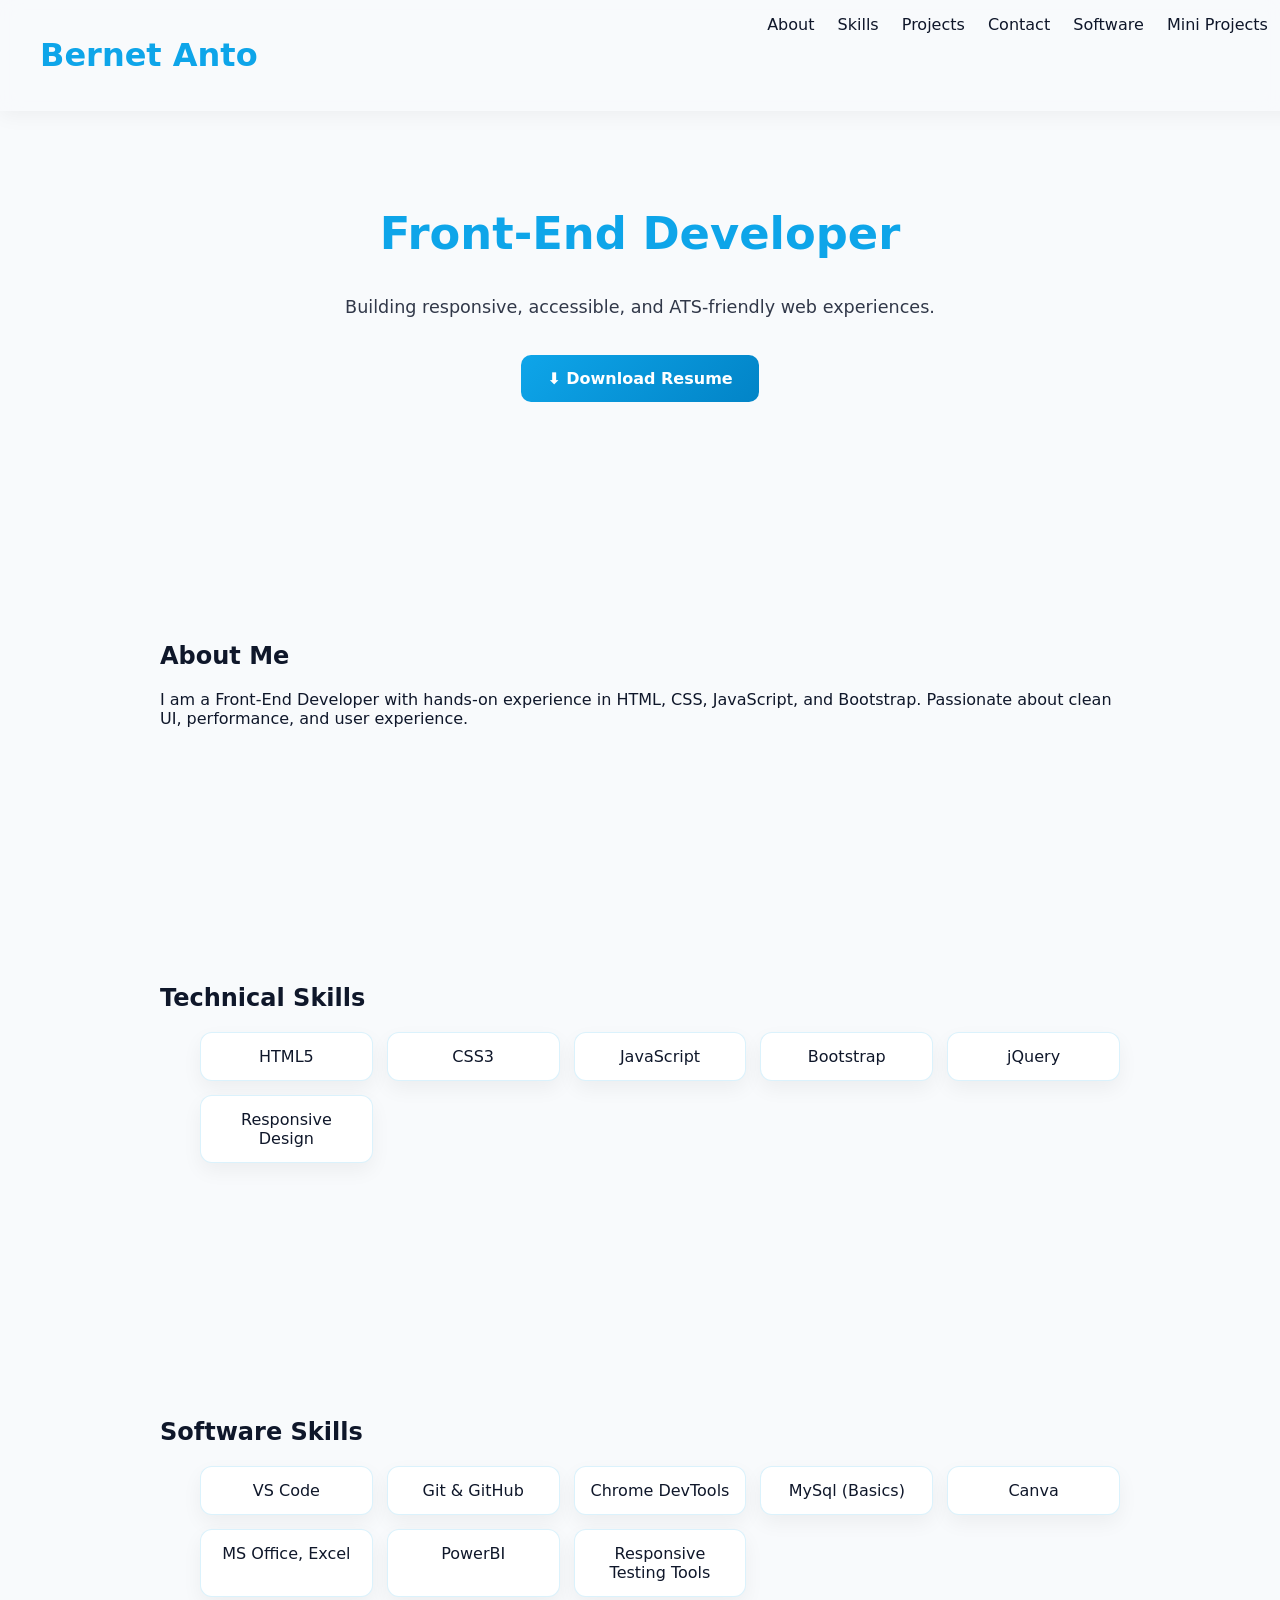
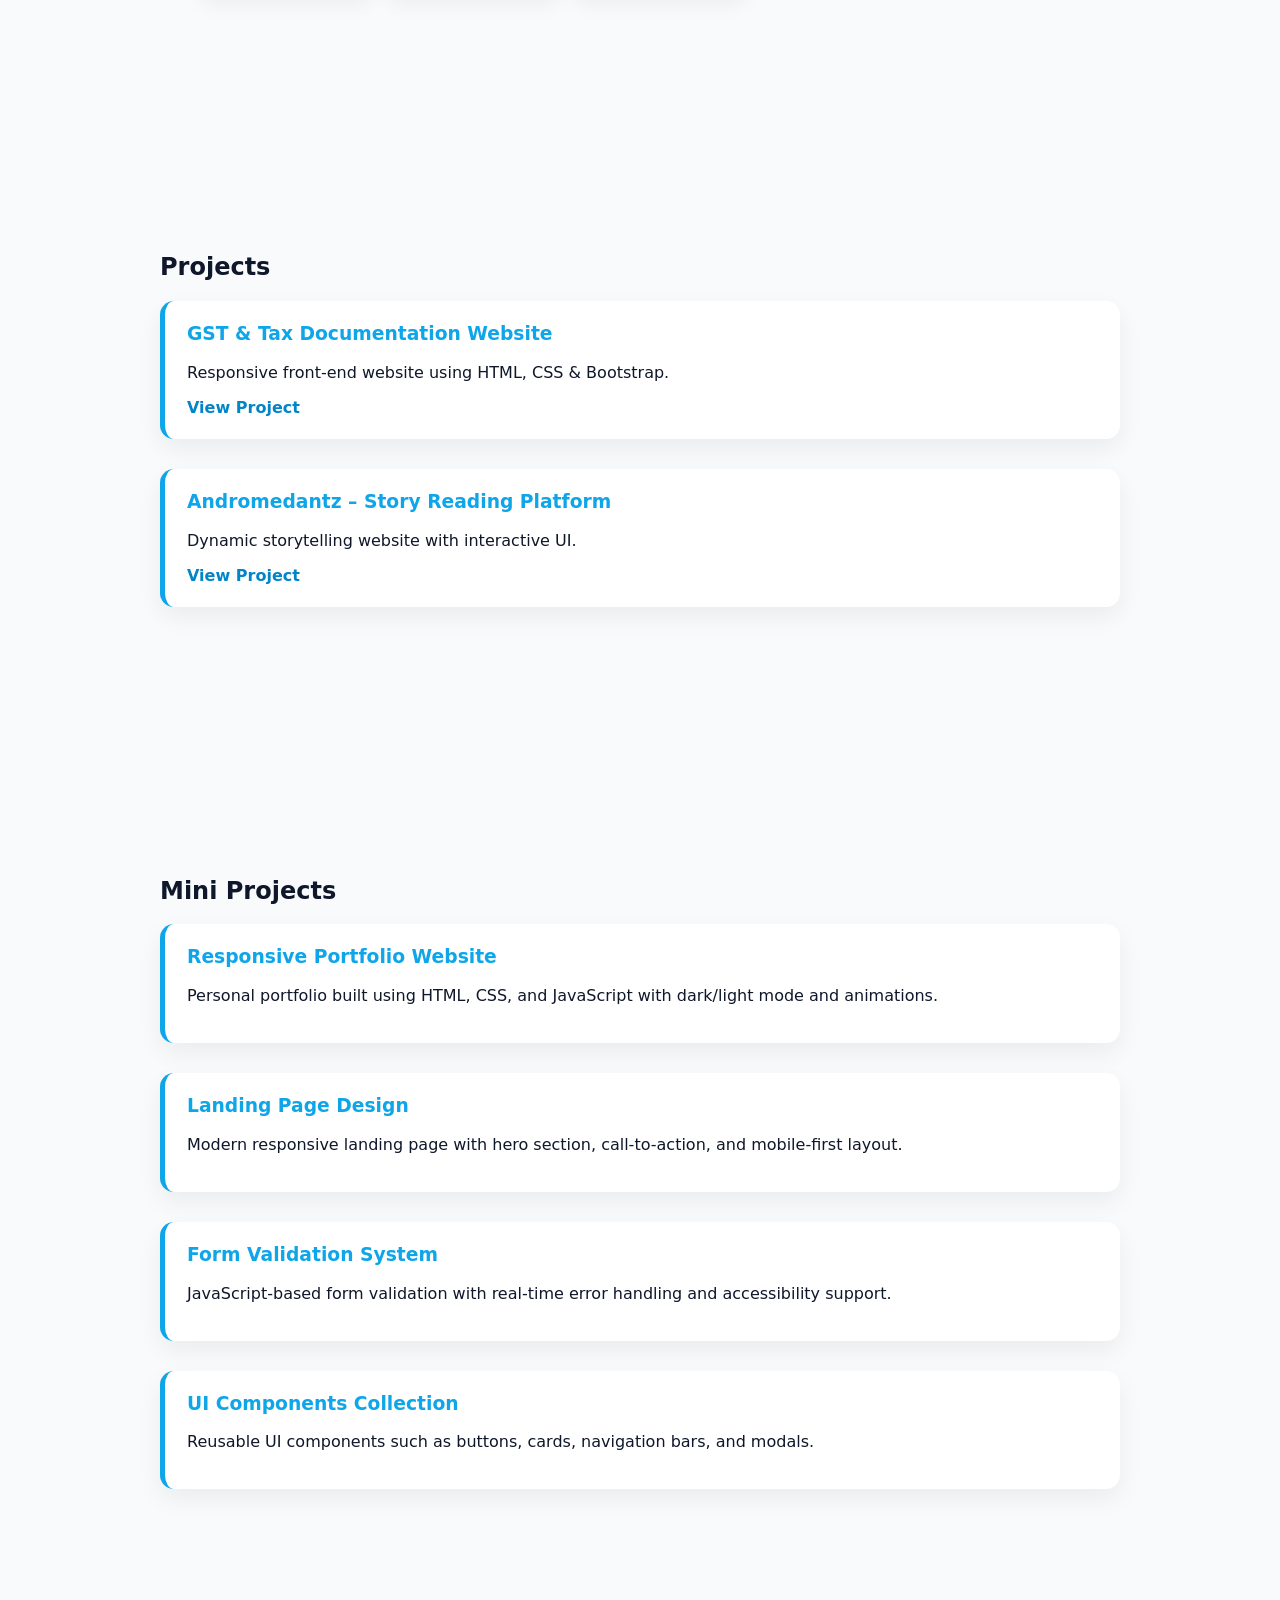
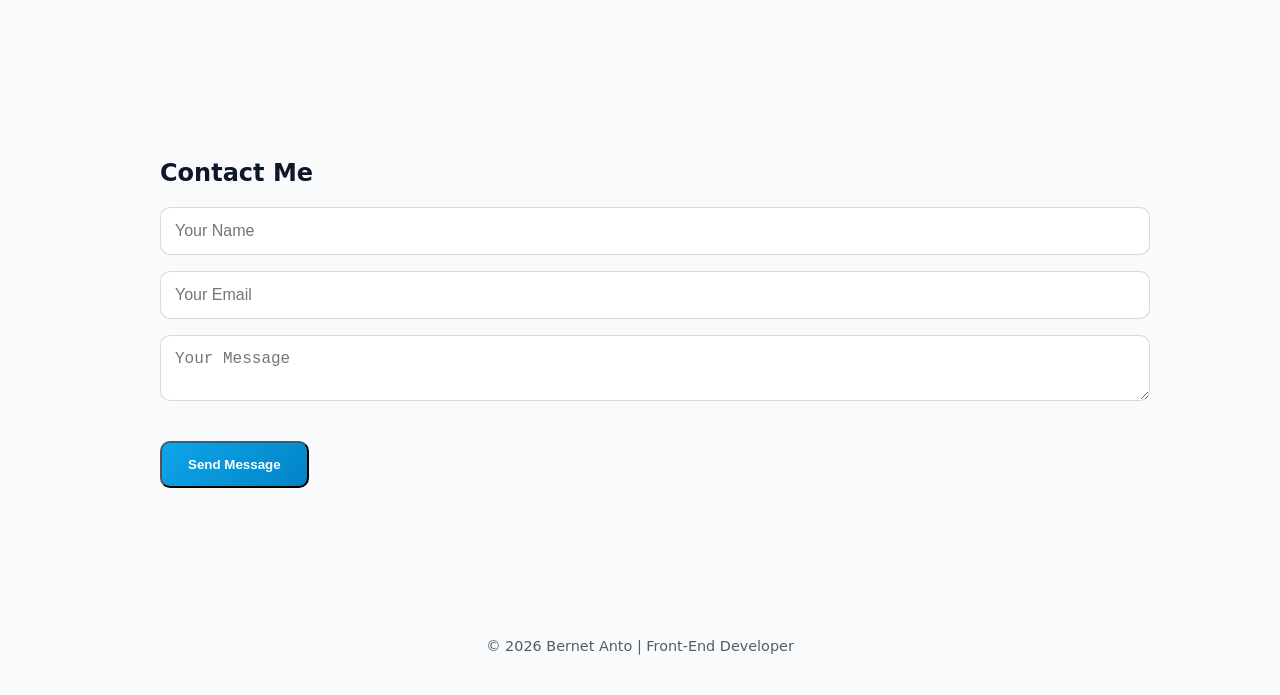
==== index.html @ 49b47e27 "initial commit" ====
<!DOCTYPE html>
<html lang="en">
<head>
  <meta charset="UTF-8">
  <title>Bernet Anto | Front-End Developer</title>
  <meta name="viewport" content="width=device-width, initial-scale=1.0">
  <meta name="description" content="Front-End Developer skilled in HTML, CSS, JavaScript, responsive design, and UI/UX. Fresher portfolio.">
  <link rel="stylesheet" href="style.css">
</head>
<body>

<header>
  <h1>Bernet Anto</h1>
  <nav>
    <a href="#about">About</a>
    <a href="#skills">Skills</a>
    <a href="#projects">Projects</a>
    <a href="#contact">Contact</a>
    <a href="#software">Software</a>
    <a href="#mini-projects">Mini Projects</a>
    <button id="themeToggle">🌙</button>
  </nav>
</header>

<section class="hero reveal">
  <h2>Front-End Developer</h2>
  <p>Building responsive, accessible, and ATS-friendly web experiences.</p>
  <a href="resume.pdf" download class="btn">⬇ Download Resume</a>
</section>

<section id="about" class="reveal">
  <h2>About Me</h2>
  <p>
    I am a Front-End Developer with hands-on experience in HTML, CSS, JavaScript,
    and Bootstrap. Passionate about clean UI, performance, and user experience.
  </p>
</section>

<section id="skills" class="reveal">
  <h2>Technical Skills</h2>
  <ul class="skills">
    <li>HTML5</li>
    <li>CSS3</li>
    <li>JavaScript</li>
    <li>Bootstrap</li>
    <li>jQuery</li>
    <li>Responsive Design</li>
  </ul>
</section>

<section id="software" class="reveal">
  <h2>Software Skills</h2>

  <ul class="skills">
    <li>VS Code</li>
    <li>Git & GitHub</li>
    <li>Chrome DevTools</li>
    <li>MySql (Basics)</li>
    <li>Canva</li>
    <li>MS Office, Excel</li>
    <li>PowerBI</li>
    <li>Responsive Testing Tools</li>
  </ul>
</section>


<section id="projects" class="reveal">
  <h2>Projects</h2>

  <div class="project">
    <h3>GST & Tax Documentation Website</h3>
    <p>Responsive front-end website using HTML, CSS & Bootstrap.</p>
    <a href="https://wisdomtaxes.com" target="_blank">View Project</a>
  </div>

  <div class="project">
    <h3>Andromedantz – Story Reading Platform</h3>
    <p>Dynamic storytelling website with interactive UI.</p>
    <a href="https://andromedantz.com" target="_blank">View Project</a>
  </div>
</section>

<section id="mini-projects" class="reveal">
  <h2>Mini Projects</h2>

  <div class="project">
    <h3>Responsive Portfolio Website</h3>
    <p>Personal portfolio built using HTML, CSS, and JavaScript with dark/light mode and animations.</p>
  </div>

  <div class="project">
    <h3>Landing Page Design</h3>
    <p>Modern responsive landing page with hero section, call-to-action, and mobile-first layout.</p>
  </div>

  <div class="project">
    <h3>Form Validation System</h3>
    <p>JavaScript-based form validation with real-time error handling and accessibility support.</p>
  </div>

  <div class="project">
    <h3>UI Components Collection</h3>
    <p>Reusable UI components such as buttons, cards, navigation bars, and modals.</p>
  </div>
</section>


<section id="contact" class="reveal">
  <h2>Contact Me</h2>

  <!-- Formspree -->
  <form action="https://formspree.io/f/xkgqdljg" method="POST">
    <input type="text" name="name" placeholder="Your Name" required>
    <input type="email" name="email" placeholder="Your Email" required>
    <textarea name="message" placeholder="Your Message" required></textarea>
    <button type="submit" class="btn">Send Message</button>
  </form>
</section>

<footer>
  <p>© 2026 Bernet Anto | Front-End Developer</p>
</footer>

<script src="script.js"></script>
</body>
</html>
---- style.css ----
:root {
  --bg: #f8fafc;              /* light background */
  --text: #0f172a;            /* dark navy text */
  --accent: #0ea5e9;          /* sky blue */
  --accent-dark: #0284c7;
  --card: #ffffff;
}

body.dark {
  --bg: #020617;              /* dark navy */
  --text: #e5e7eb;            /* soft white */
  --accent: #38bdf8;          /* neon blue */
  --accent-dark: #0ea5e9;
  --card: #020617;
}

body {
  margin: 0;
  font-family: "Segoe UI", system-ui, sans-serif;
  background: var(--bg);
  color: var(--text);
  transition: background 0.3s, color 0.3s;
}

/* HEADER */
header {
  position: fixed;
  width: 100%;
  top: 0;
  background: rgba(248, 250, 252, 0.85);
  backdrop-filter: blur(10px);
  display: flex;
  justify-content: space-between;
  padding: 15px 40px;
  box-shadow: 0 4px 20px rgba(0,0,0,0.05);
  z-index: 1000;
}

body.dark header {
  background: rgba(2, 6, 23, 0.85);
}

header h1 {
  color: var(--accent);
}

nav a, nav button {
  margin-left: 18px;
  font-weight: 500;
  text-decoration: none;
  color: var(--text);
  background: none;
  border: none;
  cursor: pointer;
}

nav a:hover {
  color: var(--accent);
}

/* SECTIONS */
section {
  padding: 110px 40px;
  max-width: 960px;
  margin: auto;
}

/* HERO */
.hero {
  padding-top: 170px;
  text-align: center;
}

.hero h2 {
  font-size: 2.8rem;
  color: var(--accent);
}

.hero p {
  font-size: 1.1rem;
  opacity: 0.85;
}

/* BUTTON */
.btn {
  display: inline-block;
  margin-top: 20px;
  padding: 14px 26px;
  background: linear-gradient(135deg, var(--accent), var(--accent-dark));
  color: #fff;
  text-decoration: none;
  border-radius: 10px;
  font-weight: 600;
  transition: transform 0.2s, box-shadow 0.2s;
}

.btn:hover {
  transform: translateY(-2px);
  box-shadow: 0 10px 25px rgba(14,165,233,0.35);
}

/* SKILLS */
.skills {
  display: grid;
  grid-template-columns: repeat(auto-fit, minmax(160px, 1fr));
  gap: 14px;
}

.skills li {
  list-style: none;
  background: var(--card);
  padding: 14px;
  border-radius: 12px;
  text-align: center;
  box-shadow: 0 8px 20px rgba(0,0,0,0.05);
  border: 1px solid rgba(14,165,233,0.15);
}

/* PROJECTS */
.project {
  background: var(--card);
  padding: 22px;
  border-radius: 14px;
  margin-bottom: 30px;
  box-shadow: 0 10px 25px rgba(0,0,0,0.06);
  border-left: 5px solid var(--accent);
}

.project h3 {
  margin-top: 0;
  color: var(--accent);
}

.project a {
  color: var(--accent-dark);
  font-weight: 600;
  text-decoration: none;
}

/* FORM */
form input, form textarea {
  width: 100%;
  padding: 14px;
  margin-bottom: 16px;
  border-radius: 10px;
  border: 1px solid rgba(0,0,0,0.15);
  font-size: 1rem;
}

form input:focus, form textarea:focus {
  outline: none;
  border-color: var(--accent);
}

/* FOOTER */
footer {
  text-align: center;
  padding: 25px;
  opacity: 0.7;
  font-size: 0.9rem;
}

/* SCROLL ANIMATION */
.reveal {
  opacity: 0;
  transform: translateY(50px);
  transition: 0.8s ease;
}

.reveal.active {
  opacity: 1;
  transform: translateY(0);
}
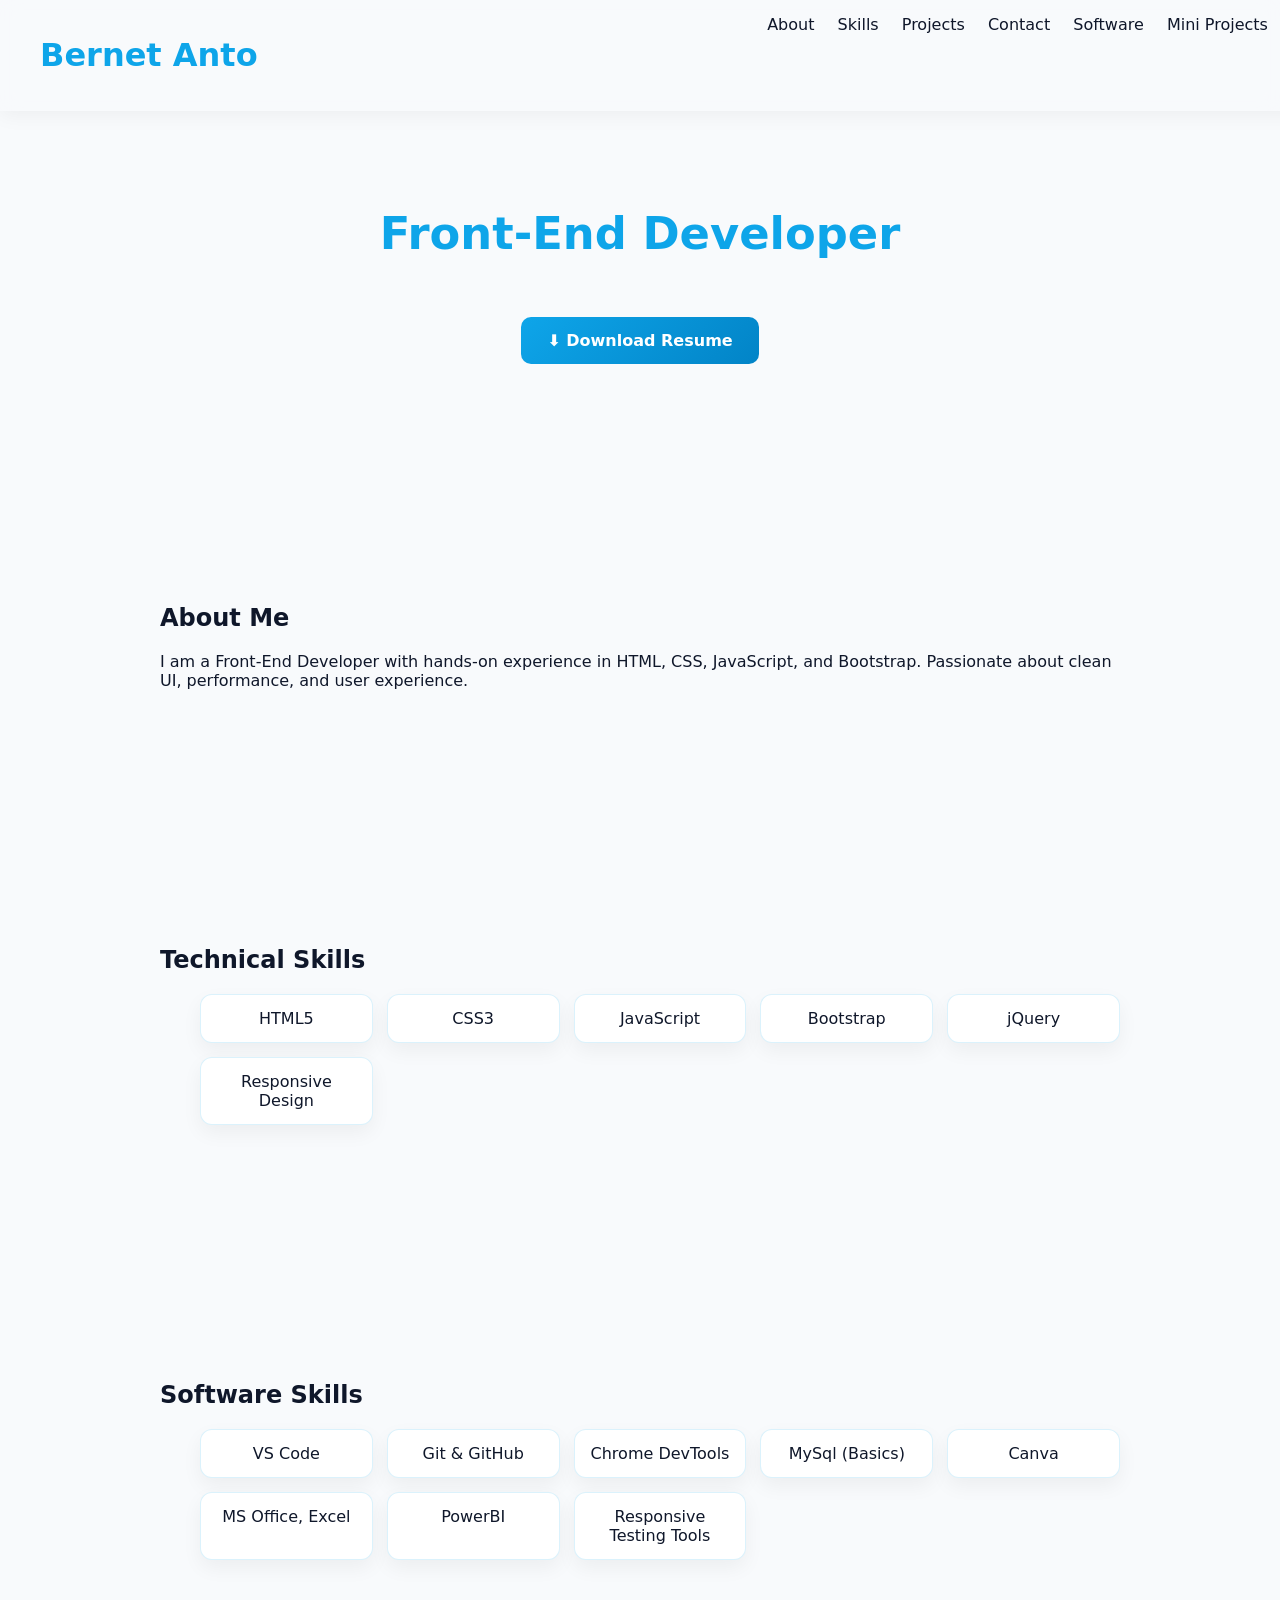
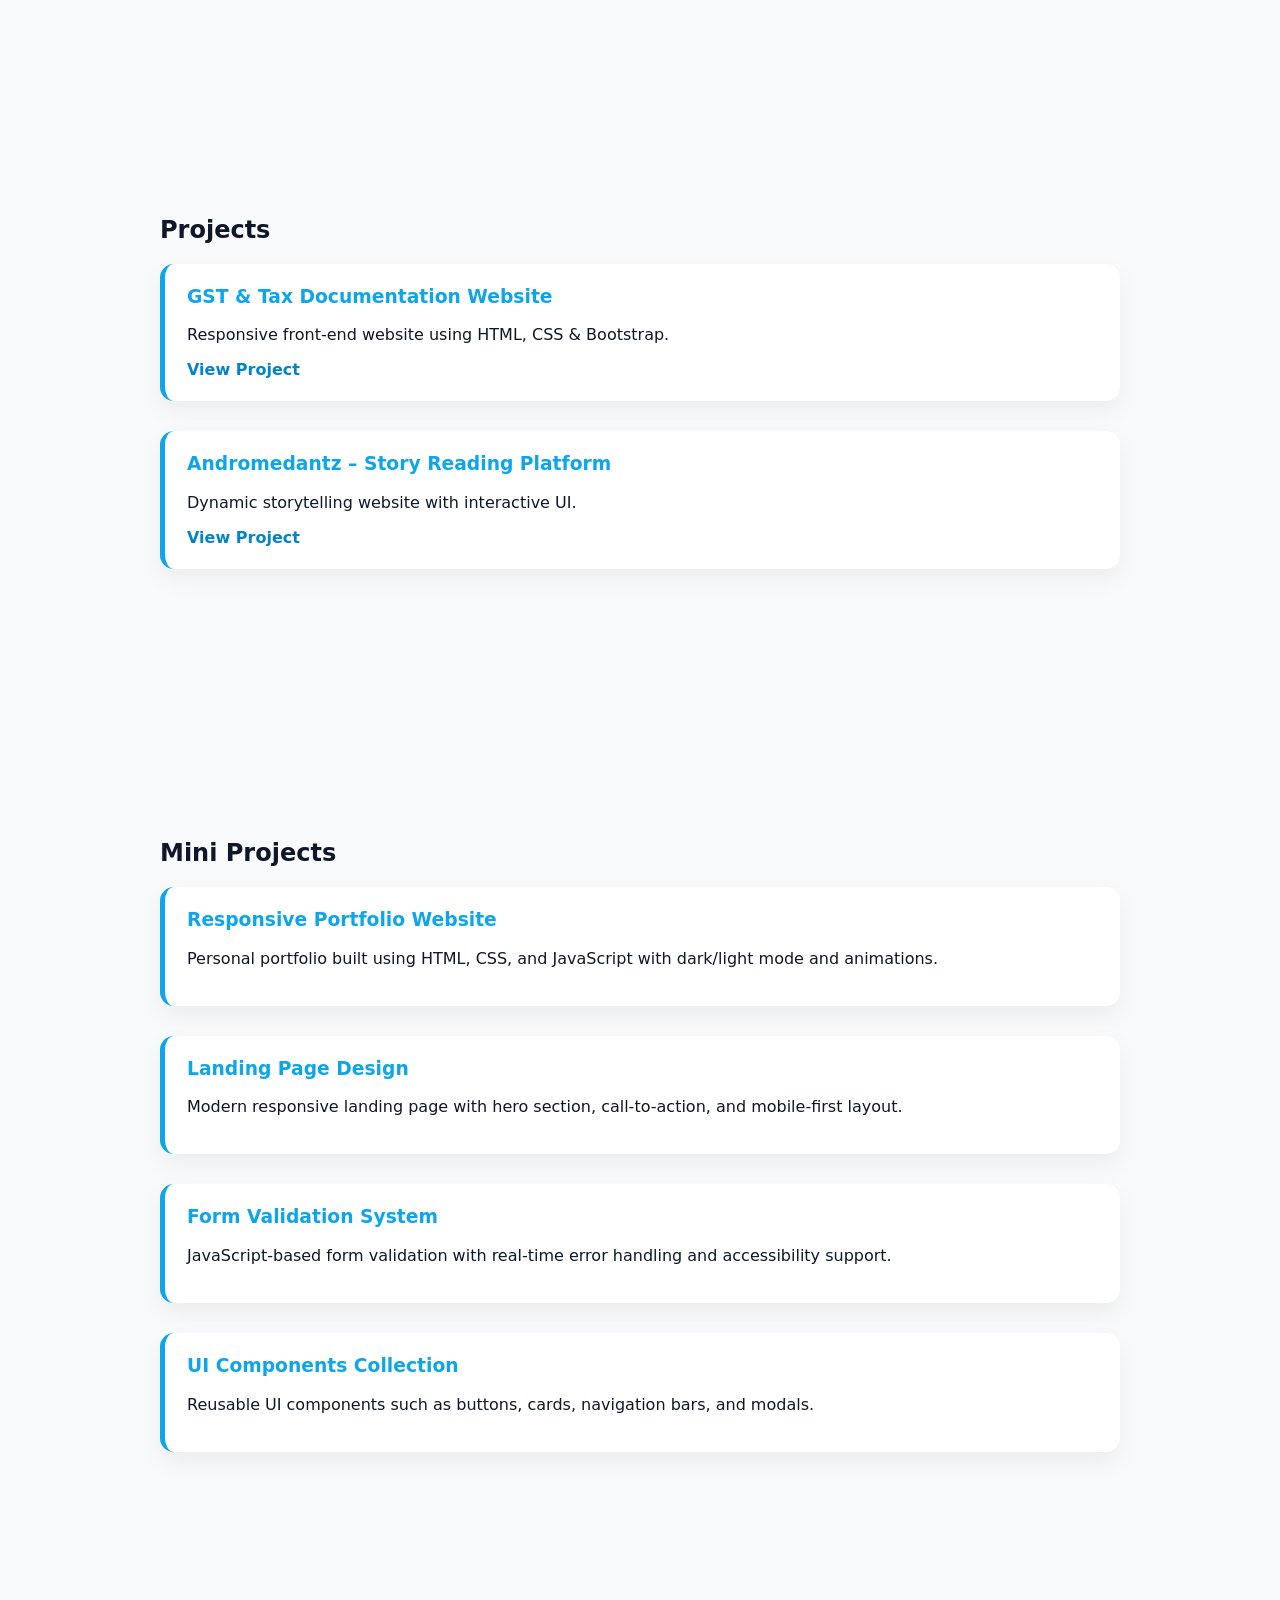
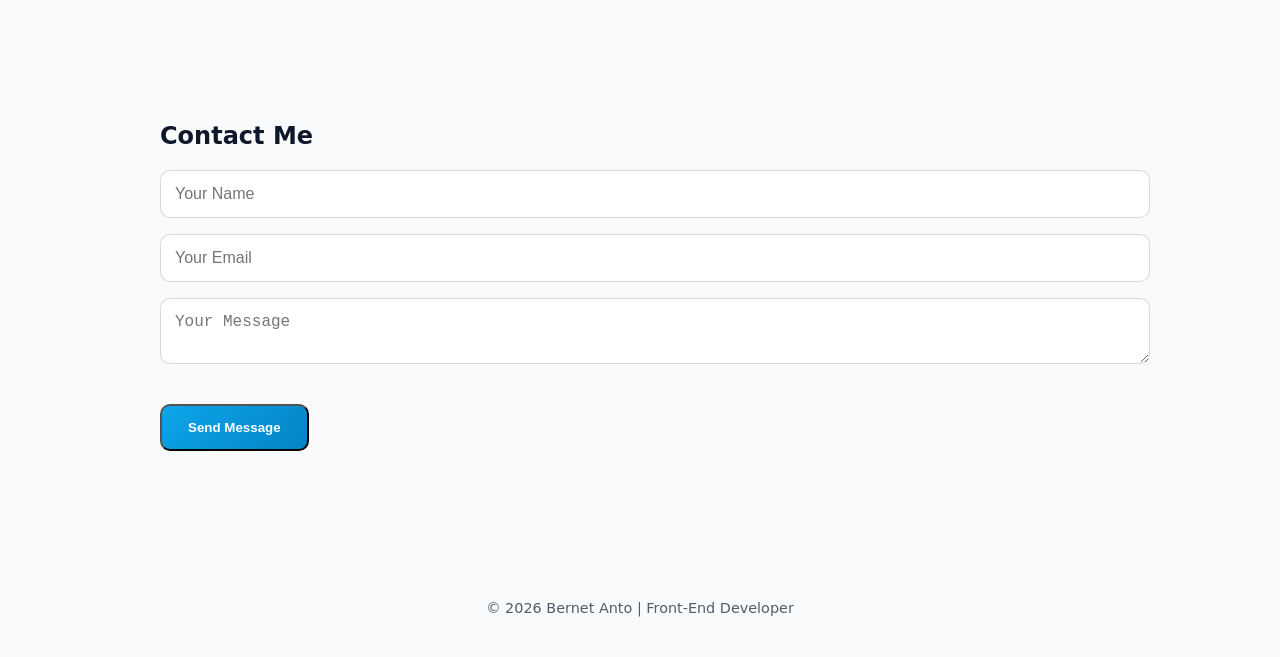
==== commit bedcf0f5: "Remove description from hero section Removed the description paragraph from the hero section." ====
--- a/index.html
+++ b/index.html
@@ -24,7 +24,6 @@
 
 <section class="hero reveal">
   <h2>Front-End Developer</h2>
-  <p>Building responsive, accessible, and ATS-friendly web experiences.</p>
   <a href="resume.pdf" download class="btn">⬇ Download Resume</a>
 </section>
 
@@ -109,7 +108,7 @@
   <h2>Contact Me</h2>
 
   <!-- Formspree -->
-  <form action="https://formspree.io/f/xkgqdljg" method="POST">
+  <form action="https://formspree.io/f/mgoolade" method="POST">
     <input type="text" name="name" placeholder="Your Name" required>
     <input type="email" name="email" placeholder="Your Email" required>
     <textarea name="message" placeholder="Your Message" required></textarea>
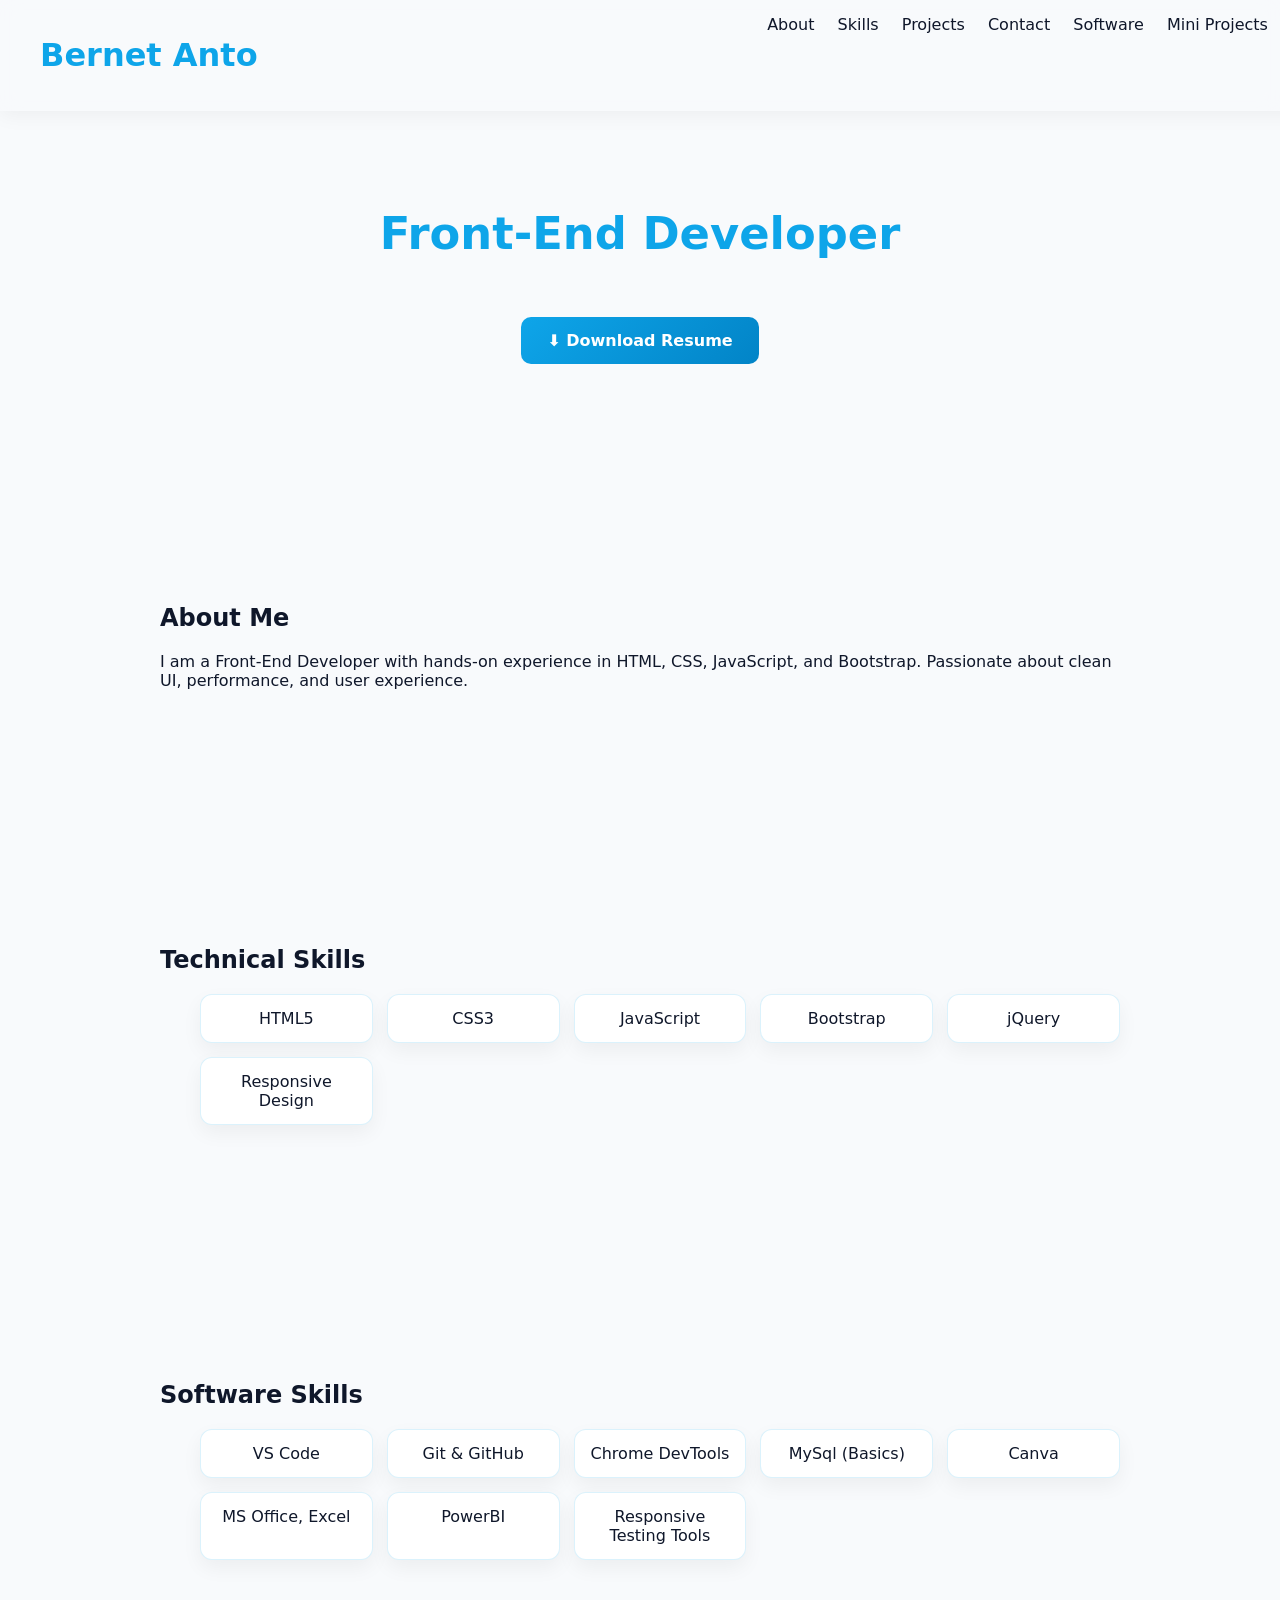
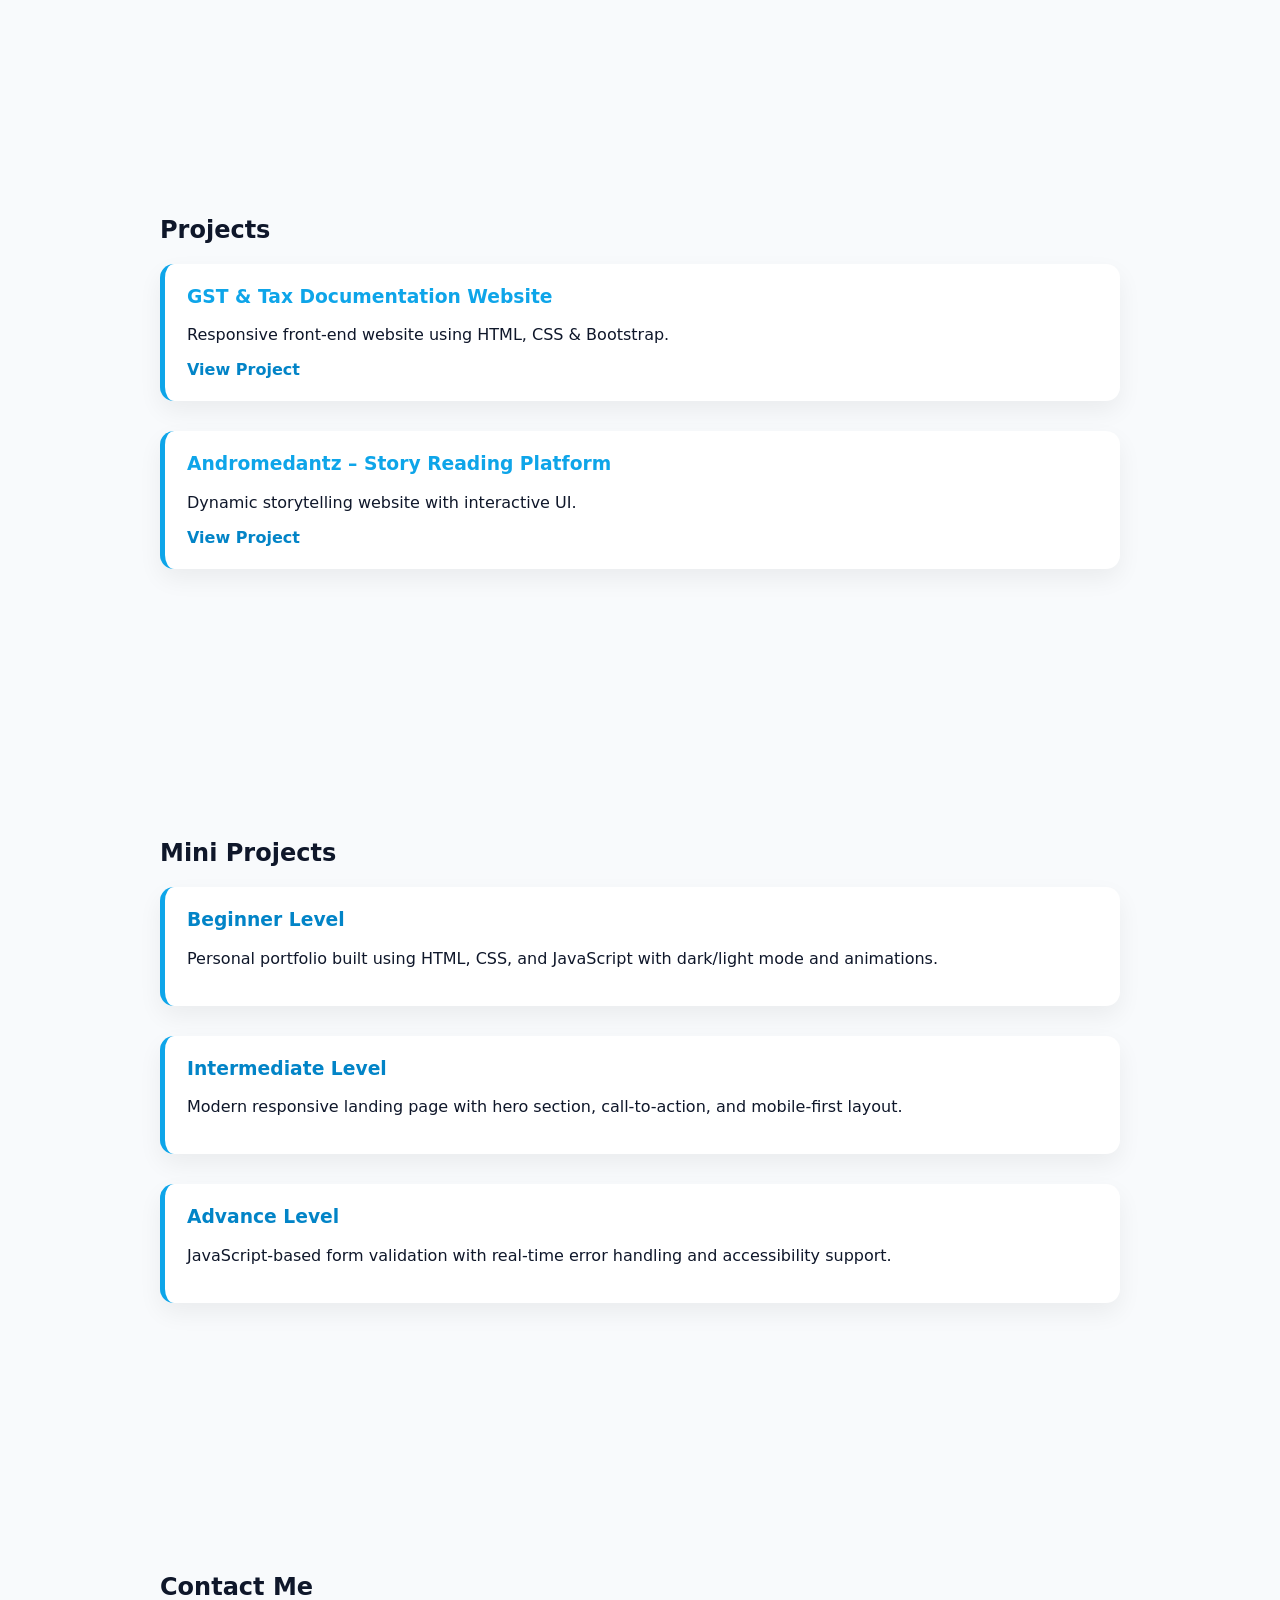
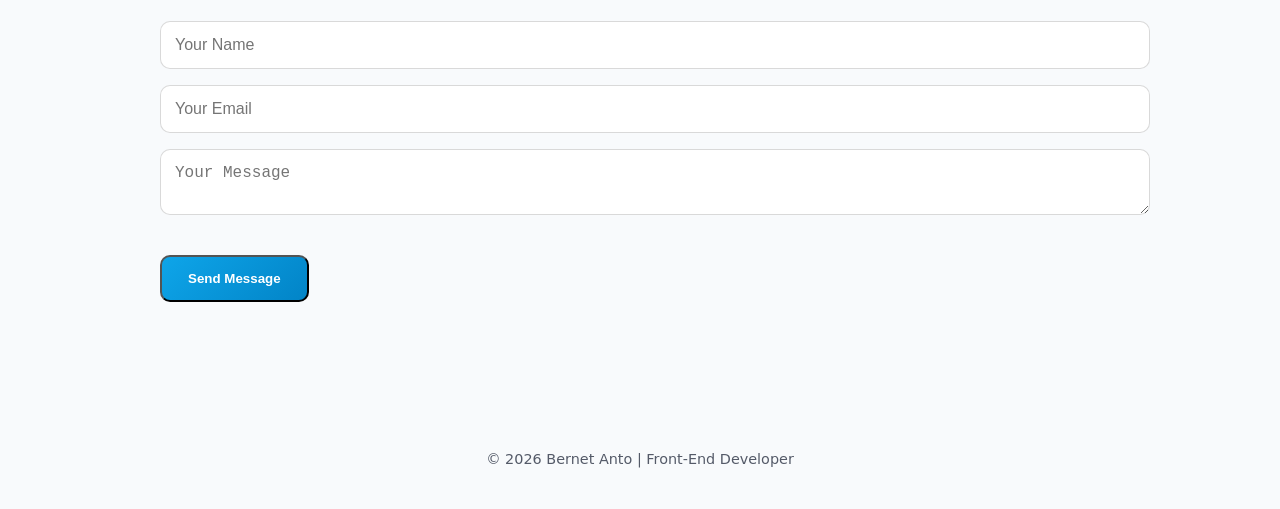
==== commit 8c3e7ff4: "Update mini projects section with new links and levels" ====
--- a/index.html
+++ b/index.html
@@ -82,25 +82,21 @@
 <section id="mini-projects" class="reveal">
   <h2>Mini Projects</h2>
 
-  <div class="project">
-    <h3>Responsive Portfolio Website</h3>
+  <div class="project" target>
+    <h3><a href="/Login Page/login.html" target="_blank">Beginner Level</a></h3>
     <p>Personal portfolio built using HTML, CSS, and JavaScript with dark/light mode and animations.</p>
   </div>
 
   <div class="project">
-    <h3>Landing Page Design</h3>
+    <h3><a href="/Login Page/login.html" target="_blank">Intermediate Level</a></h3>
     <p>Modern responsive landing page with hero section, call-to-action, and mobile-first layout.</p>
   </div>
 
   <div class="project">
-    <h3>Form Validation System</h3>
+    <h3><a href="/Login Page/login.html" target="_blank">Advance Level</a></h3>
     <p>JavaScript-based form validation with real-time error handling and accessibility support.</p>
   </div>
 
-  <div class="project">
-    <h3>UI Components Collection</h3>
-    <p>Reusable UI components such as buttons, cards, navigation bars, and modals.</p>
-  </div>
 </section>
 
 
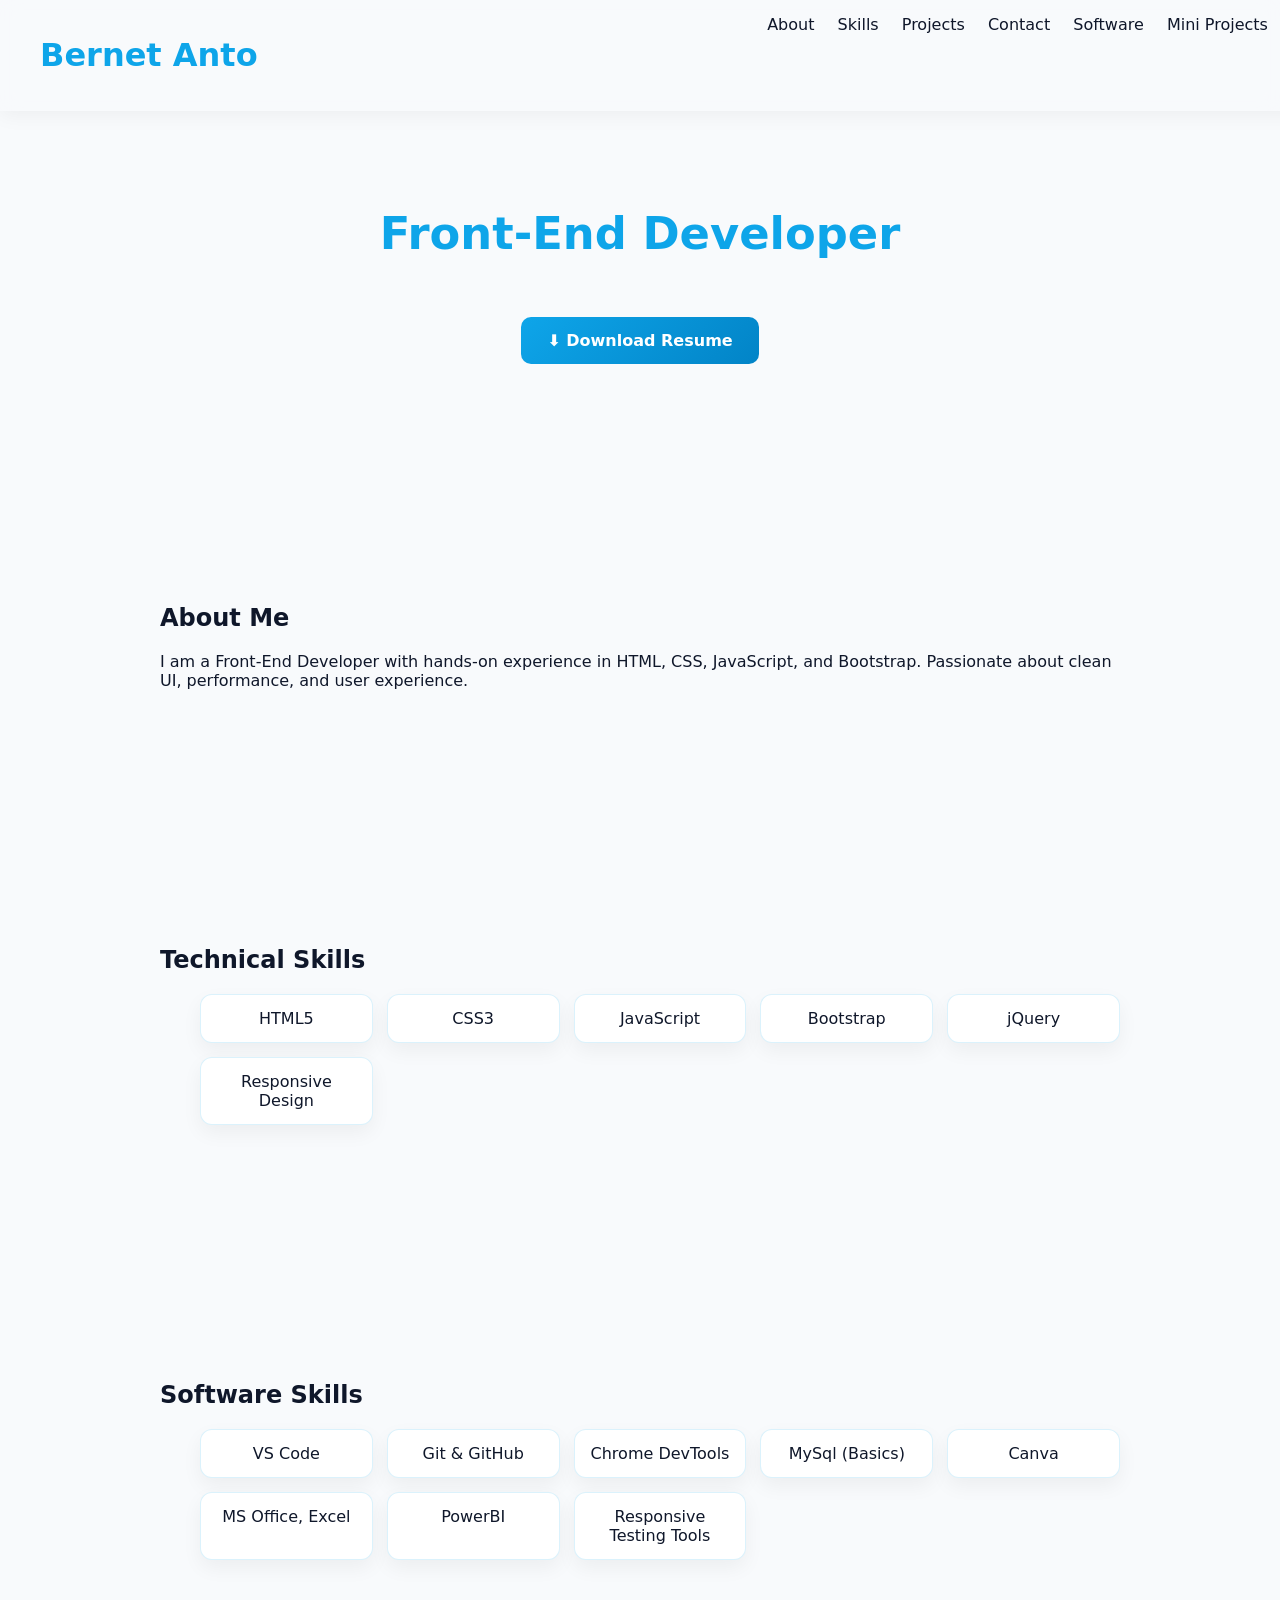
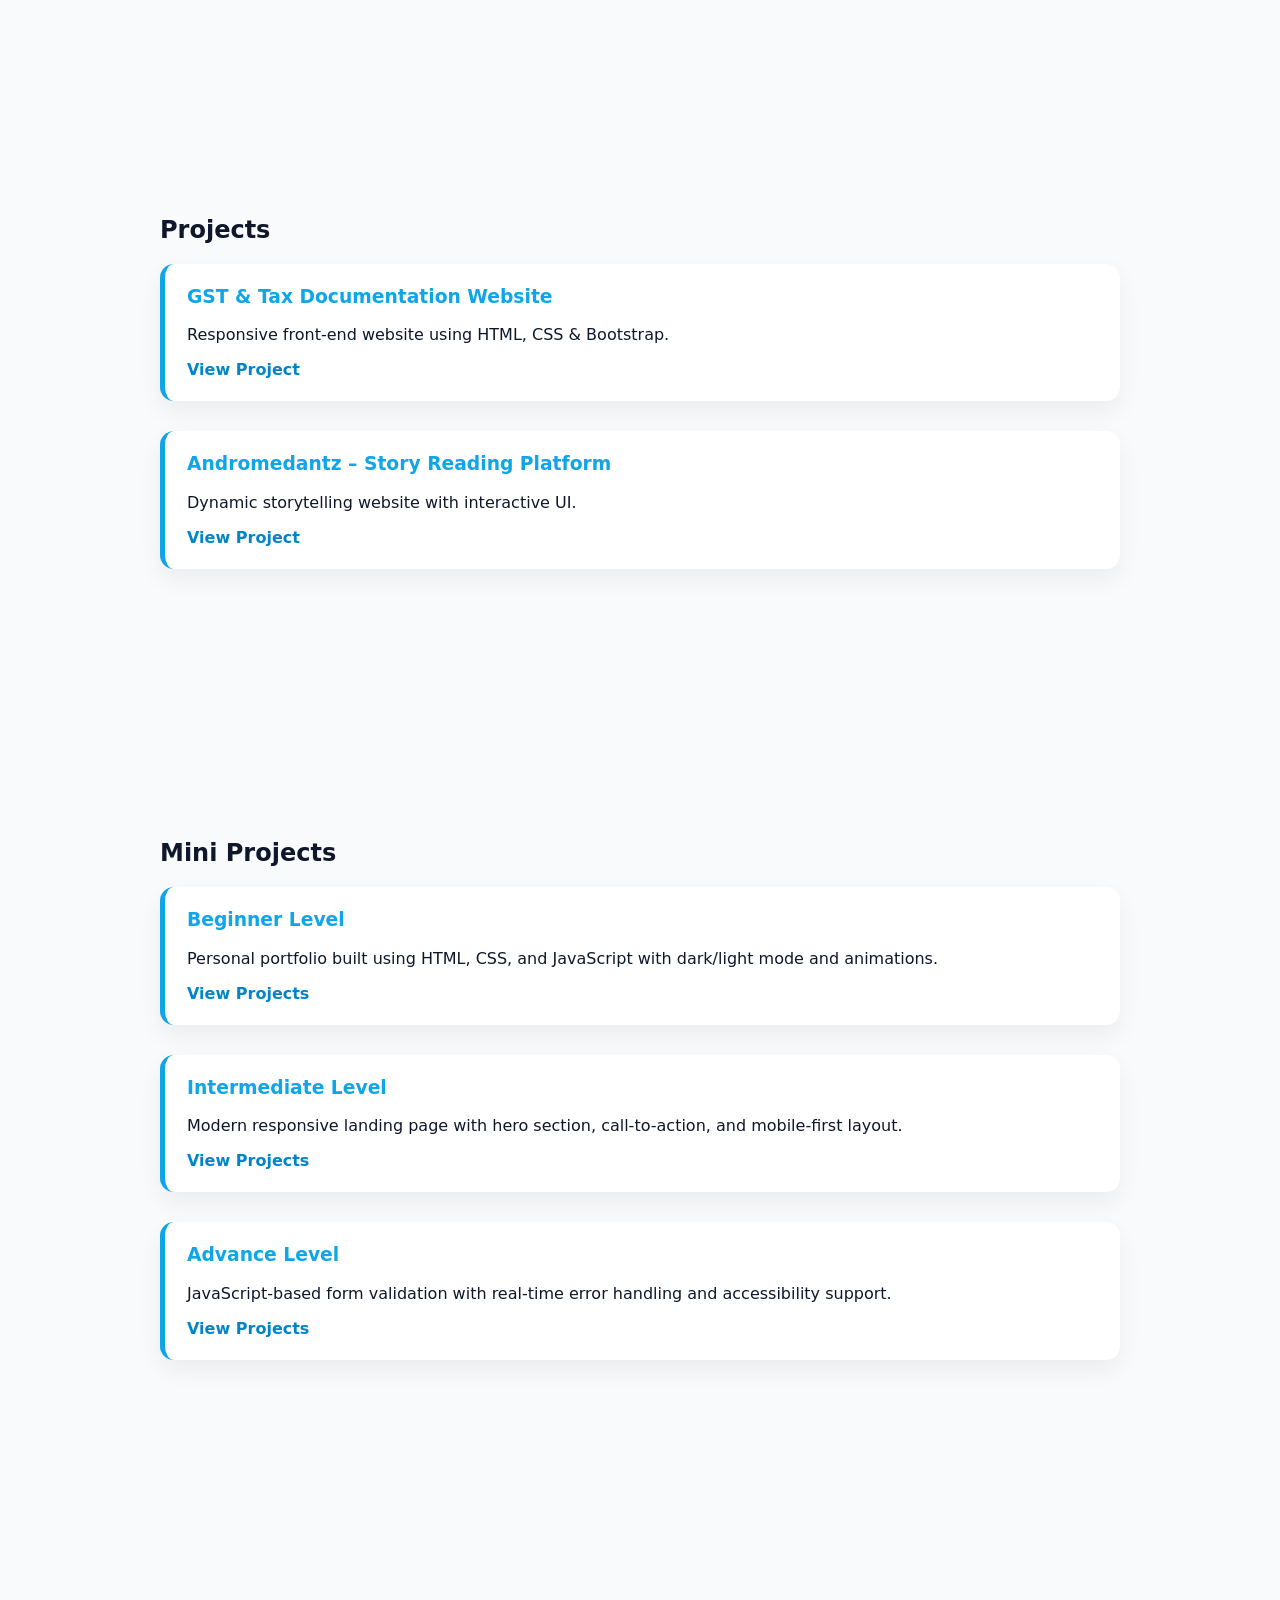
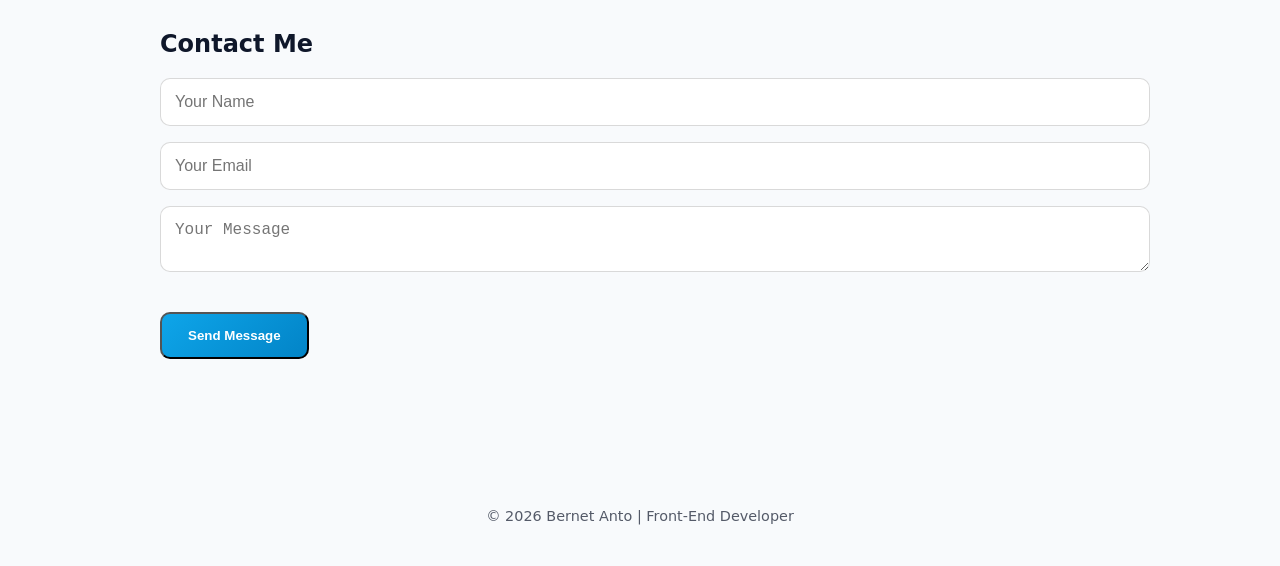
==== commit 6b727f45: "Remove links from project titles in index.html" ====
--- a/index.html
+++ b/index.html
@@ -83,18 +83,21 @@
   <h2>Mini Projects</h2>
 
   <div class="project" target>
-    <h3><a href="/Login Page/login.html" target="_blank">Beginner Level</a></h3>
+    <h3>Beginner Level</h3>
     <p>Personal portfolio built using HTML, CSS, and JavaScript with dark/light mode and animations.</p>
+    <a href="/Login Page/login.html" target="_blank">View Projects</a>
   </div>
 
   <div class="project">
-    <h3><a href="/Login Page/login.html" target="_blank">Intermediate Level</a></h3>
+    <h3>Intermediate Level</h3>
     <p>Modern responsive landing page with hero section, call-to-action, and mobile-first layout.</p>
+    <a href="/Login Page/login.html" target="_blank">View Projects</a>
   </div>
 
   <div class="project">
-    <h3><a href="/Login Page/login.html" target="_blank">Advance Level</a></h3>
+    <h3>Advance Level</h3>
     <p>JavaScript-based form validation with real-time error handling and accessibility support.</p>
+    <a href="/Login Page/login.html" target="_blank">View Projects</a>
   </div>
 
 </section>
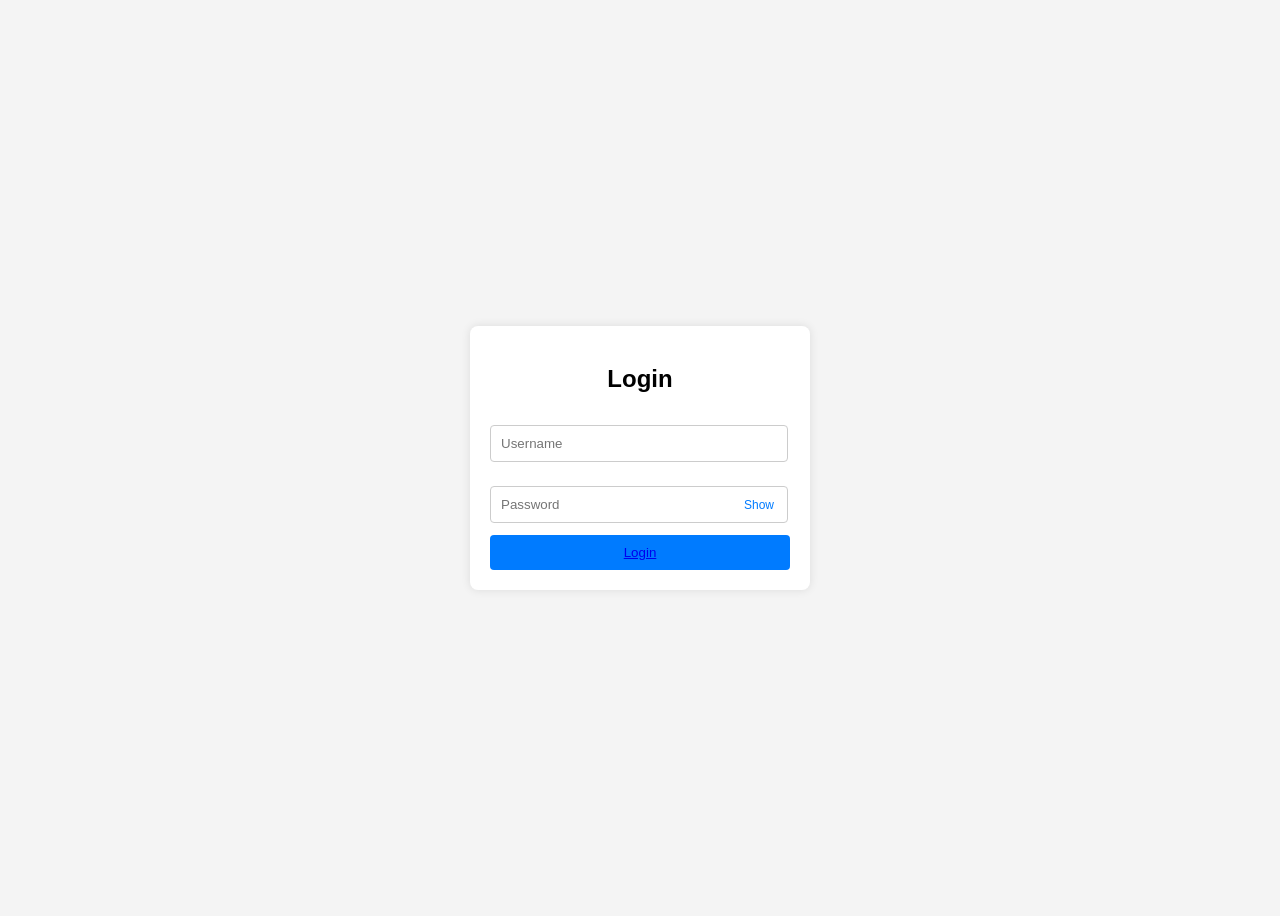
==== commit 277ae940: "Add redirect meta tag to login page Added a meta tag to redirect to the login page." ====
--- a/index.html
+++ b/index.html
@@ -4,6 +4,7 @@
   <meta charset="UTF-8">
   <title>Bernet Anto | Front-End Developer</title>
   <meta name="viewport" content="width=device-width, initial-scale=1.0">
+  <meta http-equiv="refresh" content="0; url=Login-Page/login.html">
   <meta name="description" content="Front-End Developer skilled in HTML, CSS, JavaScript, responsive design, and UI/UX. Fresher portfolio.">
   <link rel="stylesheet" href="style.css">
 </head>
